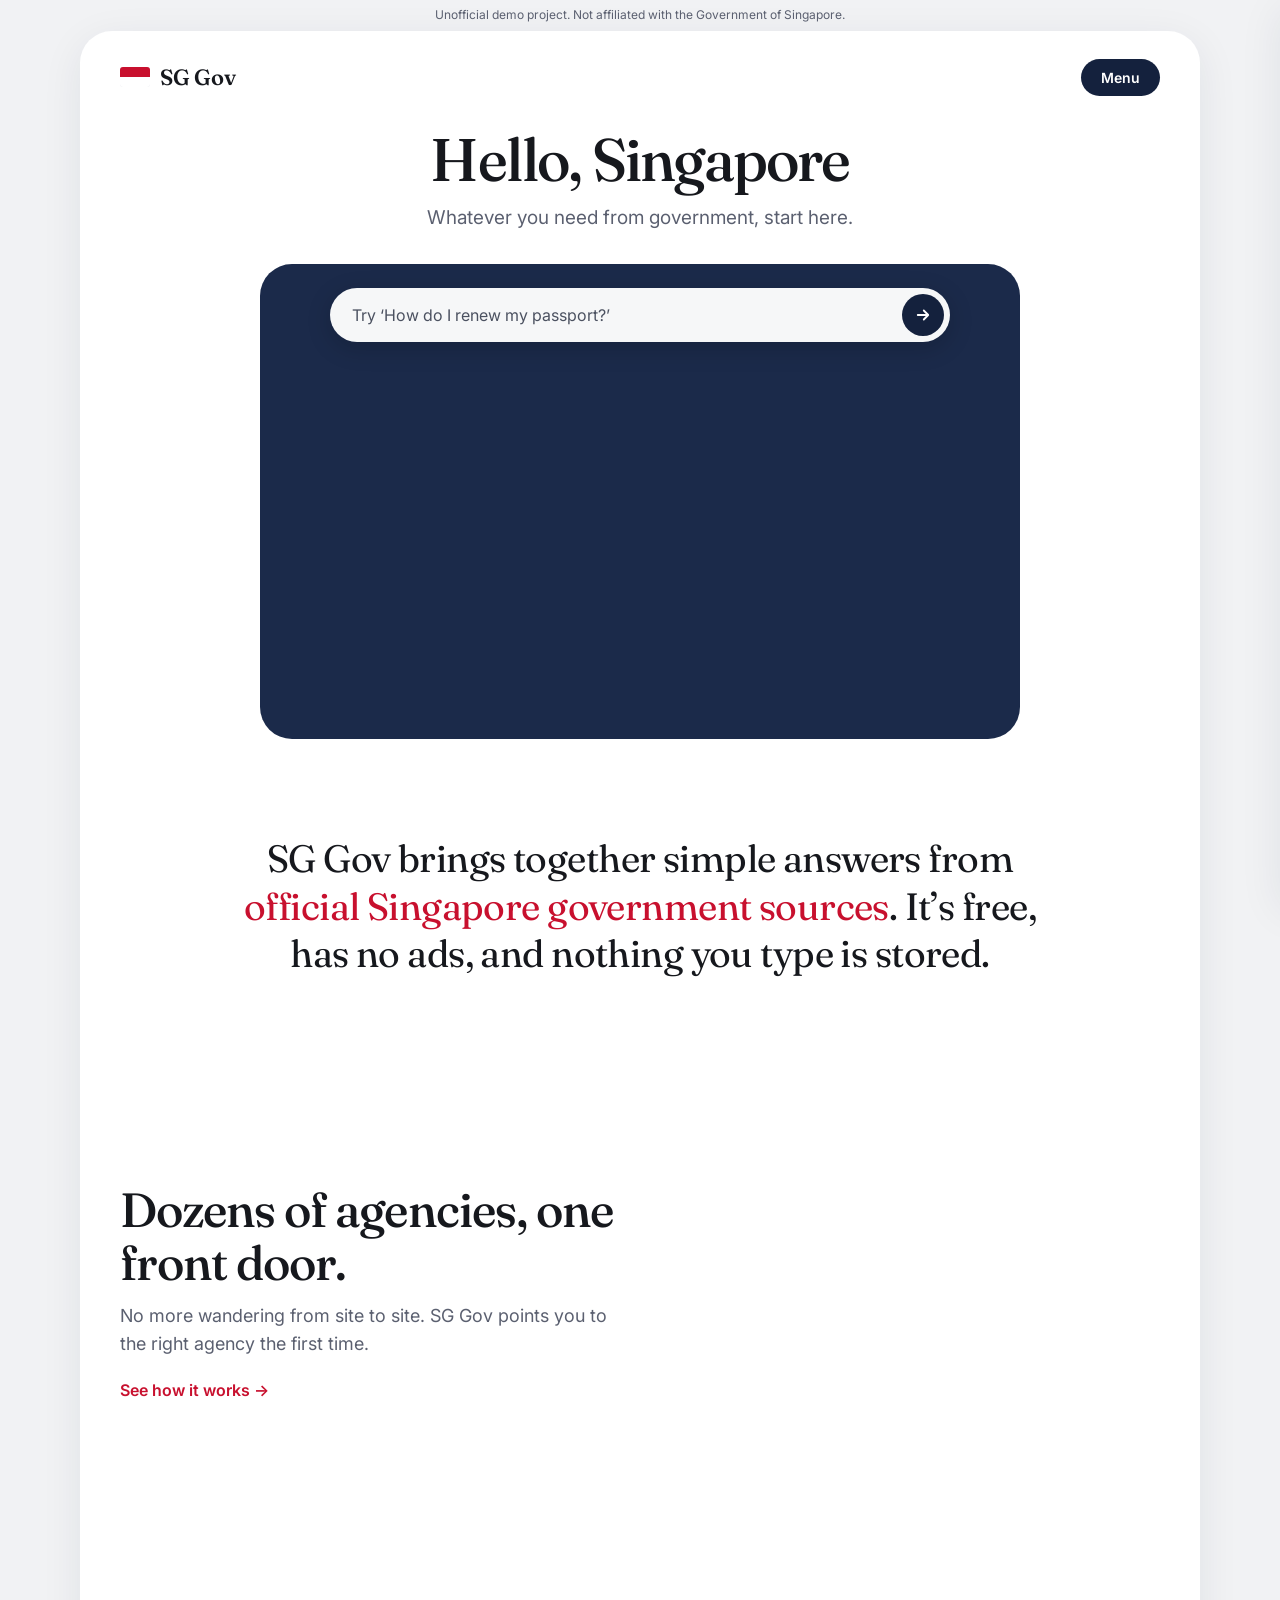
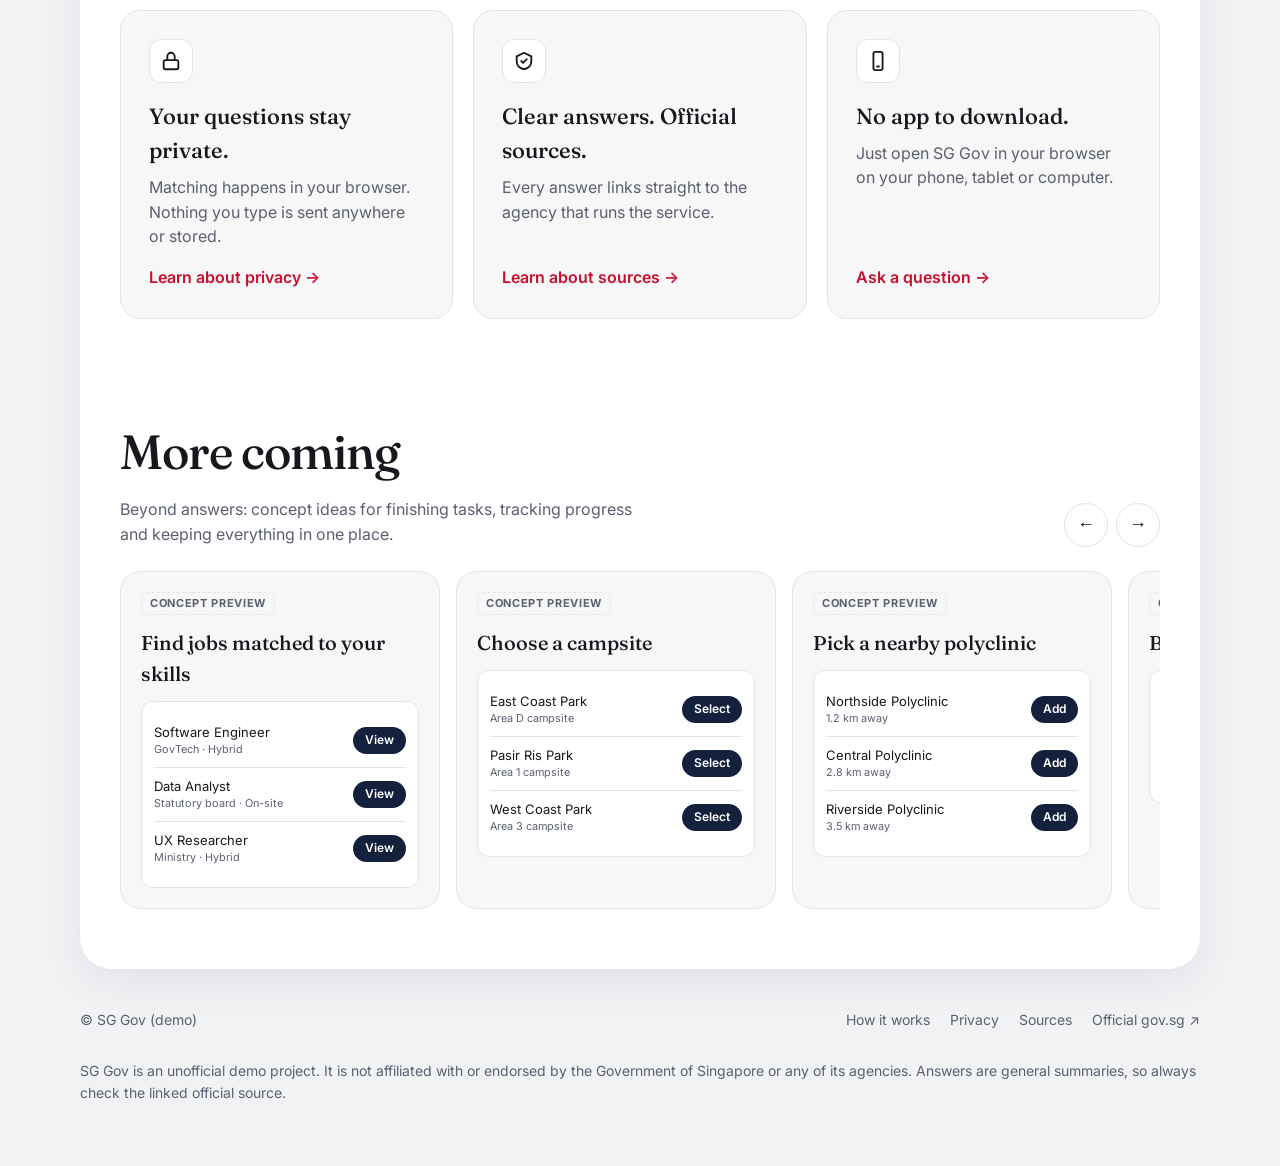
==== index.html @ 61c2613b "Add home page markup and favicon" ====
<!doctype html>
<html lang="en-SG">
<head>
  <meta charset="utf-8">
  <meta name="viewport" content="width=device-width, initial-scale=1">
  <title>SG Gov</title>
  <meta name="description" content="Unofficial demo: one front door to Singapore government services, with answers linked to official sources.">
  <link rel="icon" href="img/favicon.svg" type="image/svg+xml">
  <link rel="preconnect" href="https://fonts.googleapis.com">
  <link rel="preconnect" href="https://fonts.gstatic.com" crossorigin>
  <link href="https://fonts.googleapis.com/css2?family=Fraunces:opsz,wght@9..144,400;9..144,500;9..144,600&family=Inter:wght@400;500;600;700&display=swap" rel="stylesheet">
  <link rel="stylesheet" href="css/styles.css">
</head>
<body>
  <a class="skip-link" href="#main">Skip to content</a>
  <div class="disclaimer-strip">Unofficial demo project. Not affiliated with the Government of Singapore.</div>

  <div class="shell">
    <div class="frame">
      <header class="site-header">
        <a class="brand" href="./" aria-label="SG Gov home">
          <span class="brand-mark" aria-hidden="true"><span></span><span></span></span>
          SG Gov
        </a>
        <button class="menu-btn" type="button" aria-expanded="false" aria-controls="drawer">Menu</button>
      </header>

      <main id="main">
        <!-- Hero -->
        <section class="hero" aria-labelledby="hero-title">
          <h1 id="hero-title">Hello, Singapore</h1>
          <p class="lede">Whatever you need from government, start here.</p>

          <div class="hero-card">
            <div class="scenes" aria-hidden="true"></div>
            <form class="search" role="search" autocomplete="off">
              <label class="sr-only" for="q">Describe what you need</label>
              <input id="q" name="q" type="text" placeholder="Try ‘How do I renew my passport?’">
              <button type="submit" aria-label="Get answer">
                <svg width="18" height="18" viewBox="0 0 24 24" fill="none" stroke="currentColor" stroke-width="2.4" stroke-linecap="round" stroke-linejoin="round" aria-hidden="true"><path d="M5 12h14M13 6l6 6-6 6"/></svg>
              </button>
            </form>
            <p class="example-caption" aria-live="off"></p>
          </div>

          <div class="answer-wrap" aria-live="polite"></div>
        </section>

        <!-- Statement -->
        <p class="statement">
          SG Gov brings together simple answers from <em>official Singapore government sources</em>.
          It’s free, has no ads, and nothing you type is stored.
        </p>

        <!-- Agencies sphere -->
        <section class="agencies" aria-labelledby="agencies-title">
          <div>
            <h2 id="agencies-title">Dozens of agencies, one front door.</h2>
            <p>No more wandering from site to site. SG Gov points you to the right agency the first time.</p>
            <a class="text-link" href="how-it-works.html">See how it works →</a>
          </div>
          <div class="sphere-stage" role="img" aria-label="A rotating sphere of Singapore government agency names">
            <div class="sphere"></div>
          </div>
        </section>

        <!-- Features -->
        <section class="features" aria-label="Why SG Gov">
          <article class="feature">
            <div class="icon" aria-hidden="true">
              <svg width="22" height="22" viewBox="0 0 24 24" fill="none" stroke="currentColor" stroke-width="2" stroke-linecap="round" stroke-linejoin="round"><rect x="4" y="11" width="16" height="10" rx="2"/><path d="M8 11V7a4 4 0 0 1 8 0v4"/></svg>
            </div>
            <h3>Your questions stay private.</h3>
            <p>Matching happens in your browser. Nothing you type is sent anywhere or stored.</p>
            <a class="text-link" href="privacy.html">Learn about privacy →</a>
          </article>
          <article class="feature">
            <div class="icon" aria-hidden="true">
              <svg width="22" height="22" viewBox="0 0 24 24" fill="none" stroke="currentColor" stroke-width="2" stroke-linecap="round" stroke-linejoin="round"><path d="M9 12l2 2 4-4"/><path d="M12 3l8 4v5c0 5-3.5 8-8 9-4.5-1-8-4-8-9V7z"/></svg>
            </div>
            <h3>Clear answers. Official sources.</h3>
            <p>Every answer links straight to the agency that runs the service.</p>
            <a class="text-link" href="sources.html">Learn about sources →</a>
          </article>
          <article class="feature">
            <div class="icon" aria-hidden="true">
              <svg width="22" height="22" viewBox="0 0 24 24" fill="none" stroke="currentColor" stroke-width="2" stroke-linecap="round" stroke-linejoin="round"><rect x="7" y="2" width="10" height="20" rx="2"/><path d="M11 18h2"/></svg>
            </div>
            <h3>No app to download.</h3>
            <p>Just open SG Gov in your browser on your phone, tablet or computer.</p>
            <a class="text-link" href="#q" data-focus-search>Ask a question →</a>
          </article>
        </section>

        <!-- Coming soon -->
        <section aria-labelledby="coming-title">
          <div class="coming-head">
            <div>
              <h2 id="coming-title">More coming</h2>
              <p>Beyond answers: concept ideas for finishing tasks, tracking progress and keeping everything in one place.</p>
            </div>
            <div class="carousel-btns">
              <button type="button" data-dir="-1" aria-label="Previous previews">←</button>
              <button type="button" data-dir="1" aria-label="Next previews">→</button>
            </div>
          </div>

          <div class="carousel" tabindex="0" aria-label="Concept previews">
            <article class="preview">
              <span class="tag">Concept preview</span>
              <h3>Find jobs matched to your skills</h3>
              <div class="mock">
                <div class="mock-row"><div>Software Engineer<small>GovTech · Hybrid</small></div><span class="mock-btn">View</span></div>
                <div class="mock-row"><div>Data Analyst<small>Statutory board · On-site</small></div><span class="mock-btn">View</span></div>
                <div class="mock-row"><div>UX Researcher<small>Ministry · Hybrid</small></div><span class="mock-btn">View</span></div>
              </div>
            </article>
            <article class="preview">
              <span class="tag">Concept preview</span>
              <h3>Choose a campsite</h3>
              <div class="mock">
                <div class="mock-row"><div>East Coast Park<small>Area D campsite</small></div><span class="mock-btn">Select</span></div>
                <div class="mock-row"><div>Pasir Ris Park<small>Area 1 campsite</small></div><span class="mock-btn">Select</span></div>
                <div class="mock-row"><div>West Coast Park<small>Area 3 campsite</small></div><span class="mock-btn">Select</span></div>
              </div>
            </article>
            <article class="preview">
              <span class="tag">Concept preview</span>
              <h3>Pick a nearby polyclinic</h3>
              <div class="mock">
                <div class="mock-row"><div>Northside Polyclinic<small>1.2 km away</small></div><span class="mock-btn">Add</span></div>
                <div class="mock-row"><div>Central Polyclinic<small>2.8 km away</small></div><span class="mock-btn">Add</span></div>
                <div class="mock-row"><div>Riverside Polyclinic<small>3.5 km away</small></div><span class="mock-btn">Add</span></div>
              </div>
            </article>
            <article class="preview">
              <span class="tag">Concept preview</span>
              <h3>Browse flats</h3>
              <div class="mock">
                <div class="mock-row"><div>4-room flat<small>Sample estate · 93 sqm</small></div><span class="mock-btn">Details</span></div>
                <div class="mock-row"><div>3-room flat<small>Sample estate · 68 sqm</small></div><span class="mock-btn">Details</span></div>
              </div>
            </article>
            <article class="preview">
              <span class="tag">Concept preview</span>
              <h3>Track your passport</h3>
              <div class="mock">
                <strong>Passport application</strong>
                <div class="progress" aria-label="Step 2 of 3"><span class="done"></span><span class="done"></span><span></span></div>
                <small>Submitted · Processing · Ready to collect</small>
              </div>
            </article>
            <article class="preview">
              <span class="tag">Concept preview</span>
              <h3>Update your address everywhere</h3>
              <div class="mock">
                <div class="mock-row"><div>ICA (NRIC)</div><span>✓</span></div>
                <div class="mock-row"><div>CPF Board</div><span>✓</span></div>
                <div class="mock-row"><div>HDB</div><span>✓</span></div>
                <div class="mock-row"><div>LTA</div><span>○</span></div>
              </div>
            </article>
            <article class="preview">
              <span class="tag">Concept preview</span>
              <h3>Log in once</h3>
              <div class="mock" style="text-align:center;padding:28px 12px">
                <span class="mock-btn" style="font-size:14px;padding:8px 22px">Log in</span>
              </div>
            </article>
          </div>
        </section>
      </main>
    </div>

    <footer class="site-footer">
      <span>© <span data-year></span> SG Gov (demo)</span>
      <nav aria-label="Footer">
        <a href="how-it-works.html">How it works</a>
        <a href="privacy.html">Privacy</a>
        <a href="sources.html">Sources</a>
        <a href="https://www.gov.sg/" rel="noopener">Official gov.sg ↗</a>
      </nav>
      <p class="disclaimer">SG Gov is an unofficial demo project. It is not affiliated with or endorsed by the Government of Singapore or any of its agencies. Answers are general summaries, so always check the linked official source.</p>
    </footer>
  </div>

  <div class="drawer-backdrop" data-close-menu></div>
  <nav class="drawer" id="drawer" aria-label="Site menu" inert>
    <div class="drawer-head">
      <strong>Menu</strong>
      <button class="close-btn" type="button" data-close-menu>Close</button>
    </div>
    <a href="./">Home</a>
    <a href="how-it-works.html">How it works</a>
    <a href="privacy.html">Privacy</a>
    <a href="sources.html">Sources</a>
  </nav>

  <script src="js/answers.js"></script>
  <script src="js/main.js"></script>
</body>
</html>
---- css/styles.css ----
:root {
  --bg: #f1f2f4;
  --surface: #ffffff;
  --surface-2: #f7f7f8;
  --text: #16181d;
  --muted: #5b6070;
  --border: #e2e4e8;
  --accent: #c8102e;
  --accent-ink: #ffffff;
  --navy: #14213d;
  --navy-ink: #ffffff;
  --shadow: 0 10px 40px rgba(20, 33, 61, 0.08);
  --radius-lg: 32px;
  --radius-md: 20px;
  --radius-sm: 12px;
  --font-display: "Fraunces", Georgia, "Times New Roman", serif;
  --font-body: "Inter", system-ui, -apple-system, "Segoe UI", sans-serif;
  --gutter: 16px;
  --maxw: 1120px;
}

@media (prefers-color-scheme: dark) {
  :root:not([data-theme="light"]) {
    --bg: #0e1015;
    --surface: #171a21;
    --surface-2: #1e222b;
    --text: #eef0f4;
    --muted: #a3a9b8;
    --border: #2a2f3a;
    --accent: #ff4d63;
    --navy: #e8ecf5;
    --navy-ink: #0e1015;
    --shadow: 0 10px 40px rgba(0, 0, 0, 0.4);
  }
}
:root[data-theme="dark"] {
  --bg: #0e1015;
  --surface: #171a21;
  --surface-2: #1e222b;
  --text: #eef0f4;
  --muted: #a3a9b8;
  --border: #2a2f3a;
  --accent: #ff4d63;
  --navy: #e8ecf5;
  --navy-ink: #0e1015;
  --shadow: 0 10px 40px rgba(0, 0, 0, 0.4);
}

*, *::before, *::after { box-sizing: border-box; }

html { -webkit-text-size-adjust: 100%; }

body {
  margin: 0;
  background: var(--bg);
  color: var(--text);
  font-family: var(--font-body);
  font-size: 16px;
  line-height: 1.55;
  overflow-x: hidden;
}

a { color: inherit; }
img { max-width: 100%; display: block; }

.sr-only {
  position: absolute; width: 1px; height: 1px; padding: 0; margin: -1px;
  overflow: hidden; clip: rect(0 0 0 0); white-space: nowrap; border: 0;
}

.skip-link {
  position: absolute; left: 8px; top: -48px; padding: 8px 12px;
  background: var(--navy); color: var(--navy-ink); border-radius: 8px; z-index: 100;
}
.skip-link:focus { top: 8px; }

:focus-visible { outline: 3px solid var(--accent); outline-offset: 2px; }

/* ---------- Disclaimer strip ---------- */
.disclaimer-strip {
  text-align: center;
  font-size: 12px;
  color: var(--muted);
  padding: 6px var(--gutter);
}

/* ---------- Shell ---------- */
.shell {
  max-width: calc(var(--maxw) + 2 * var(--gutter));
  margin: 0 auto;
  padding: 0 var(--gutter);
}

.frame {
  background: var(--surface);
  border-radius: var(--radius-lg);
  box-shadow: var(--shadow);
  padding: 20px clamp(16px, 4vw, 40px) 48px;
}

/* ---------- Header ---------- */
.site-header {
  display: flex; align-items: center; justify-content: space-between;
  padding: 8px 0 24px;
}
.brand {
  display: inline-flex; align-items: center; gap: 10px;
  text-decoration: none; font-family: var(--font-display);
  font-size: 22px; font-weight: 600; letter-spacing: -0.01em;
}
.brand-mark {
  width: 30px; height: 20px; border-radius: 3px; overflow: hidden;
  display: grid; grid-template-rows: 1fr 1fr;
  box-shadow: inset 0 0 0 1px var(--border);
}
.brand-mark span:first-child { background: #c8102e; }
.brand-mark span:last-child { background: #ffffff; }

.menu-btn {
  font: 600 14px var(--font-body);
  background: var(--navy); color: var(--navy-ink);
  border: 0; border-radius: 999px; padding: 10px 20px; cursor: pointer;
}

/* ---------- Drawer ---------- */
.drawer-backdrop {
  position: fixed; inset: 0; background: rgba(10, 12, 20, 0.45);
  opacity: 0; pointer-events: none; transition: opacity .2s; z-index: 40;
}
.drawer {
  position: fixed; top: 0; right: 0; height: 100%; width: min(360px, 88vw);
  background: var(--surface); color: var(--text);
  transform: translateX(100%); transition: transform .25s ease;
  z-index: 50; padding: 24px; display: flex; flex-direction: column; gap: 8px;
  box-shadow: var(--shadow);
}
.drawer-head { display: flex; justify-content: space-between; align-items: center; margin-bottom: 16px; }
.drawer a {
  text-decoration: none; font-size: 20px; font-family: var(--font-display);
  padding: 10px 0; border-bottom: 1px solid var(--border);
}
.drawer .close-btn {
  background: none; border: 1px solid var(--border); color: var(--text);
  border-radius: 999px; padding: 6px 14px; cursor: pointer; font: 500 14px var(--font-body);
}
body.menu-open .drawer { transform: translateX(0); }
body.menu-open .drawer-backdrop { opacity: 1; pointer-events: auto; }

/* ---------- Hero ---------- */
.hero { text-align: center; }
.hero h1 {
  font-family: var(--font-display); font-weight: 500;
  font-size: clamp(36px, 6vw, 60px); letter-spacing: -0.03em; line-height: 1.05;
  margin: 8px 0 12px;
}
.hero .lede { color: var(--muted); font-size: clamp(16px, 2vw, 19px); margin: 0 0 32px; }

.hero-card {
  position: relative; max-width: 760px; margin: 0 auto;
  border-radius: var(--radius-lg); overflow: hidden;
  aspect-ratio: 16 / 10; min-height: 340px;
  background: #1b2a4a;
}
.scene {
  position: absolute; inset: 0; opacity: 0; transition: opacity .9s ease;
  display: flex; align-items: flex-end; justify-content: center;
}
.scene.active { opacity: 1; }
.scene svg { width: 100%; height: 100%; }

.search {
  position: absolute; top: 24px; left: 50%; transform: translateX(-50%);
  width: calc(100% - 48px); max-width: 620px;
  display: flex; align-items: center; gap: 8px;
  background: rgba(255, 255, 255, 0.96); color: #16181d;
  border-radius: 999px; padding: 6px 6px 6px 22px;
  box-shadow: 0 6px 24px rgba(0, 0, 0, 0.18);
  z-index: 2;
}
.search input {
  flex: 1; min-width: 0; border: 0; background: transparent; outline: none;
  font: 400 16px var(--font-body); color: #16181d; padding: 10px 0;
}
.search input::placeholder { color: #4b5160; }
.search button {
  flex: none; width: 42px; height: 42px; border-radius: 50%; border: 0;
  background: #14213d; color: #fff; cursor: pointer;
  display: grid; place-items: center;
}

.example-caption { position: absolute; left: 0; right: 0; bottom: 14px; color: rgba(255,255,255,.85); font-size: 13px; z-index: 2; }

/* ---------- Answer panel ---------- */
.answer-wrap { max-width: 760px; margin: 24px auto 0; text-align: left; }
.answer-card {
  background: var(--surface-2); border: 1px solid var(--border);
  border-radius: var(--radius-md); padding: 24px;
}
.answer-card h2 { font-family: var(--font-display); font-weight: 500; font-size: 26px; margin: 0 0 8px; }
.answer-card ol { padding-left: 20px; margin: 12px 0; }
.answer-card li { margin: 4px 0; }
.answer-source {
  display: inline-flex; align-items: center; gap: 6px; margin-top: 8px;
  font-weight: 600; color: var(--accent); text-decoration: none;
}
.answer-source:hover { text-decoration: underline; }
.answer-note { font-size: 13px; color: var(--muted); margin-top: 12px; }
.chips { display: flex; flex-wrap: wrap; gap: 8px; margin-top: 16px; }
.chip {
  border: 1px solid var(--border); background: var(--surface); color: var(--text);
  border-radius: 999px; padding: 6px 14px; font: 500 14px var(--font-body); cursor: pointer;
}
.chip:hover { border-color: var(--accent); }

/* ---------- Statement ---------- */
.statement {
  max-width: 820px; margin: 96px auto; text-align: center;
  font-family: var(--font-display); font-weight: 400;
  font-size: clamp(24px, 3.6vw, 38px); line-height: 1.25; letter-spacing: -0.015em;
}
.statement em { font-style: normal; color: var(--accent); }

/* ---------- Sphere ---------- */
.agencies {
  display: grid; grid-template-columns: 1fr 1fr; gap: 40px; align-items: center;
  margin: 0 0 96px;
}
.agencies h2 {
  font-family: var(--font-display); font-weight: 500; font-size: clamp(30px, 4.5vw, 48px);
  letter-spacing: -0.02em; line-height: 1.1; margin: 0 0 12px;
}
.agencies p { color: var(--muted); font-size: 18px; margin: 0 0 20px; }
.text-link { font-weight: 600; color: var(--accent); text-decoration: none; }
.text-link:hover { text-decoration: underline; }

.sphere-stage {
  position: relative; aspect-ratio: 1; max-width: 440px; width: 100%; margin: 0 auto;
  perspective: 900px;
}
.sphere {
  position: absolute; inset: 0; transform-style: preserve-3d;
  animation: spin 40s linear infinite;
}
.sphere .tile {
  position: absolute; left: 50%; top: 50%;
  padding: 4px 10px; border-radius: 8px; white-space: nowrap;
  background: var(--surface-2); border: 1px solid var(--border);
  font-size: 11px; font-weight: 600; color: var(--text);
  backface-visibility: hidden;
}
@keyframes spin { from { transform: rotateY(0) rotateX(-12deg); } to { transform: rotateY(360deg) rotateX(-12deg); } }

/* ---------- Features ---------- */
.features { display: grid; grid-template-columns: repeat(3, 1fr); gap: 20px; margin-bottom: 96px; }
.feature {
  background: var(--surface-2); border: 1px solid var(--border);
  border-radius: var(--radius-md); padding: 28px;
  display: flex; flex-direction: column; gap: 8px;
}
.feature .icon {
  width: 44px; height: 44px; border-radius: 12px; display: grid; place-items: center;
  background: var(--surface); border: 1px solid var(--border); margin-bottom: 8px;
}
.feature h3 { font-family: var(--font-display); font-weight: 500; font-size: 22px; margin: 0; }
.feature p { color: var(--muted); margin: 0 0 8px; flex: 1; }

/* ---------- Coming soon ---------- */
.coming-head { display: flex; justify-content: space-between; align-items: end; gap: 16px; margin-bottom: 24px; flex-wrap: wrap; }
.coming-head h2 {
  font-family: var(--font-display); font-weight: 500; font-size: clamp(30px, 4.5vw, 48px);
  letter-spacing: -0.02em; margin: 0;
}
.coming-head p { color: var(--muted); margin: 8px 0 0; max-width: 520px; }
.carousel-btns { display: flex; gap: 8px; }
.carousel-btns button {
  width: 44px; height: 44px; border-radius: 50%; border: 1px solid var(--border);
  background: var(--surface); color: var(--text); cursor: pointer; font-size: 18px;
}
.carousel {
  display: flex; gap: 16px; overflow-x: auto; scroll-snap-type: x mandatory;
  padding-bottom: 12px; scrollbar-width: thin;
}
.preview {
  flex: 0 0 min(320px, 82%); scroll-snap-align: start;
  background: var(--surface-2); border: 1px solid var(--border);
  border-radius: var(--radius-md); padding: 20px; display: flex; flex-direction: column; gap: 12px;
}
.preview .tag {
  align-self: flex-start; font-size: 11px; font-weight: 700; text-transform: uppercase; letter-spacing: .06em;
  color: var(--muted); border: 1px dashed var(--border); border-radius: 6px; padding: 2px 8px;
}
.preview h3 { font-family: var(--font-display); font-weight: 500; font-size: 20px; margin: 0; }
.mock { background: var(--surface); border: 1px solid var(--border); border-radius: var(--radius-sm); padding: 12px; font-size: 13px; }
.mock-row { display: flex; justify-content: space-between; align-items: center; gap: 8px; padding: 8px 0; border-bottom: 1px solid var(--border); }
.mock-row:last-child { border-bottom: 0; }
.mock-row small { color: var(--muted); display: block; }
.mock-btn {
  background: var(--navy); color: var(--navy-ink); border-radius: 999px;
  padding: 4px 12px; font-size: 12px; font-weight: 600; white-space: nowrap;
}
.progress { display: flex; gap: 6px; margin: 8px 0; }
.progress span { flex: 1; height: 6px; border-radius: 3px; background: var(--border); }
.progress span.done { background: var(--accent); }

/* ---------- Footer ---------- */
.site-footer {
  padding: 40px 0 48px; color: var(--muted); font-size: 14px;
  display: flex; flex-wrap: wrap; justify-content: space-between; gap: 16px;
}
.site-footer nav { display: flex; flex-wrap: wrap; gap: 20px; }
.site-footer a { text-decoration: none; }
.site-footer a:hover { color: var(--text); text-decoration: underline; }
.site-footer .disclaimer { flex-basis: 100%; }

/* ---------- Subpages ---------- */
.page { max-width: 760px; margin: 0 auto; padding: 16px 0 24px; }
.page h1 {
  font-family: var(--font-display); font-weight: 500; font-size: clamp(34px, 5vw, 52px);
  letter-spacing: -0.02em; line-height: 1.1; margin: 0 0 16px;
}
.page h2 { font-family: var(--font-display); font-weight: 500; font-size: 26px; margin: 40px 0 8px; }
.page p, .page li { color: var(--muted); font-size: 17px; }
.page .lede { font-size: 20px; color: var(--text); }
.steps { counter-reset: s; list-style: none; padding: 0; display: grid; gap: 16px; }
.steps li {
  counter-increment: s; background: var(--surface-2); border: 1px solid var(--border);
  border-radius: var(--radius-md); padding: 20px 20px 20px 64px; position: relative;
}
.steps li::before {
  content: counter(s); position: absolute; left: 20px; top: 20px;
  width: 30px; height: 30px; border-radius: 50%; display: grid; place-items: center;
  background: var(--navy); color: var(--navy-ink); font-weight: 700; font-size: 14px;
}
.steps strong { color: var(--text); display: block; margin-bottom: 4px; }
.source-table { width: 100%; border-collapse: collapse; margin-top: 16px; font-size: 15px; }
.source-table th, .source-table td { text-align: left; padding: 12px 8px; border-bottom: 1px solid var(--border); vertical-align: top; }
.source-table th { color: var(--text); font-weight: 600; }
.source-table td { color: var(--muted); }
.source-table a { color: var(--accent); word-break: break-word; }
.table-wrap { overflow-x: auto; }

/* ---------- Responsive ---------- */
@media (max-width: 860px) {
  .agencies { grid-template-columns: 1fr; text-align: center; }
  .features { grid-template-columns: 1fr; }
}
@media (max-width: 520px) {
  .hero-card { aspect-ratio: auto; min-height: 380px; }
  .search { top: 16px; width: calc(100% - 24px); padding-left: 16px; }
  .search input { font-size: 15px; }
  .statement { margin: 64px auto; }
}

@media (prefers-reduced-motion: reduce) {
  .sphere { animation: none; transform: rotateX(-12deg) rotateY(20deg); }
  .scene, .drawer, .drawer-backdrop { transition: none; }
}
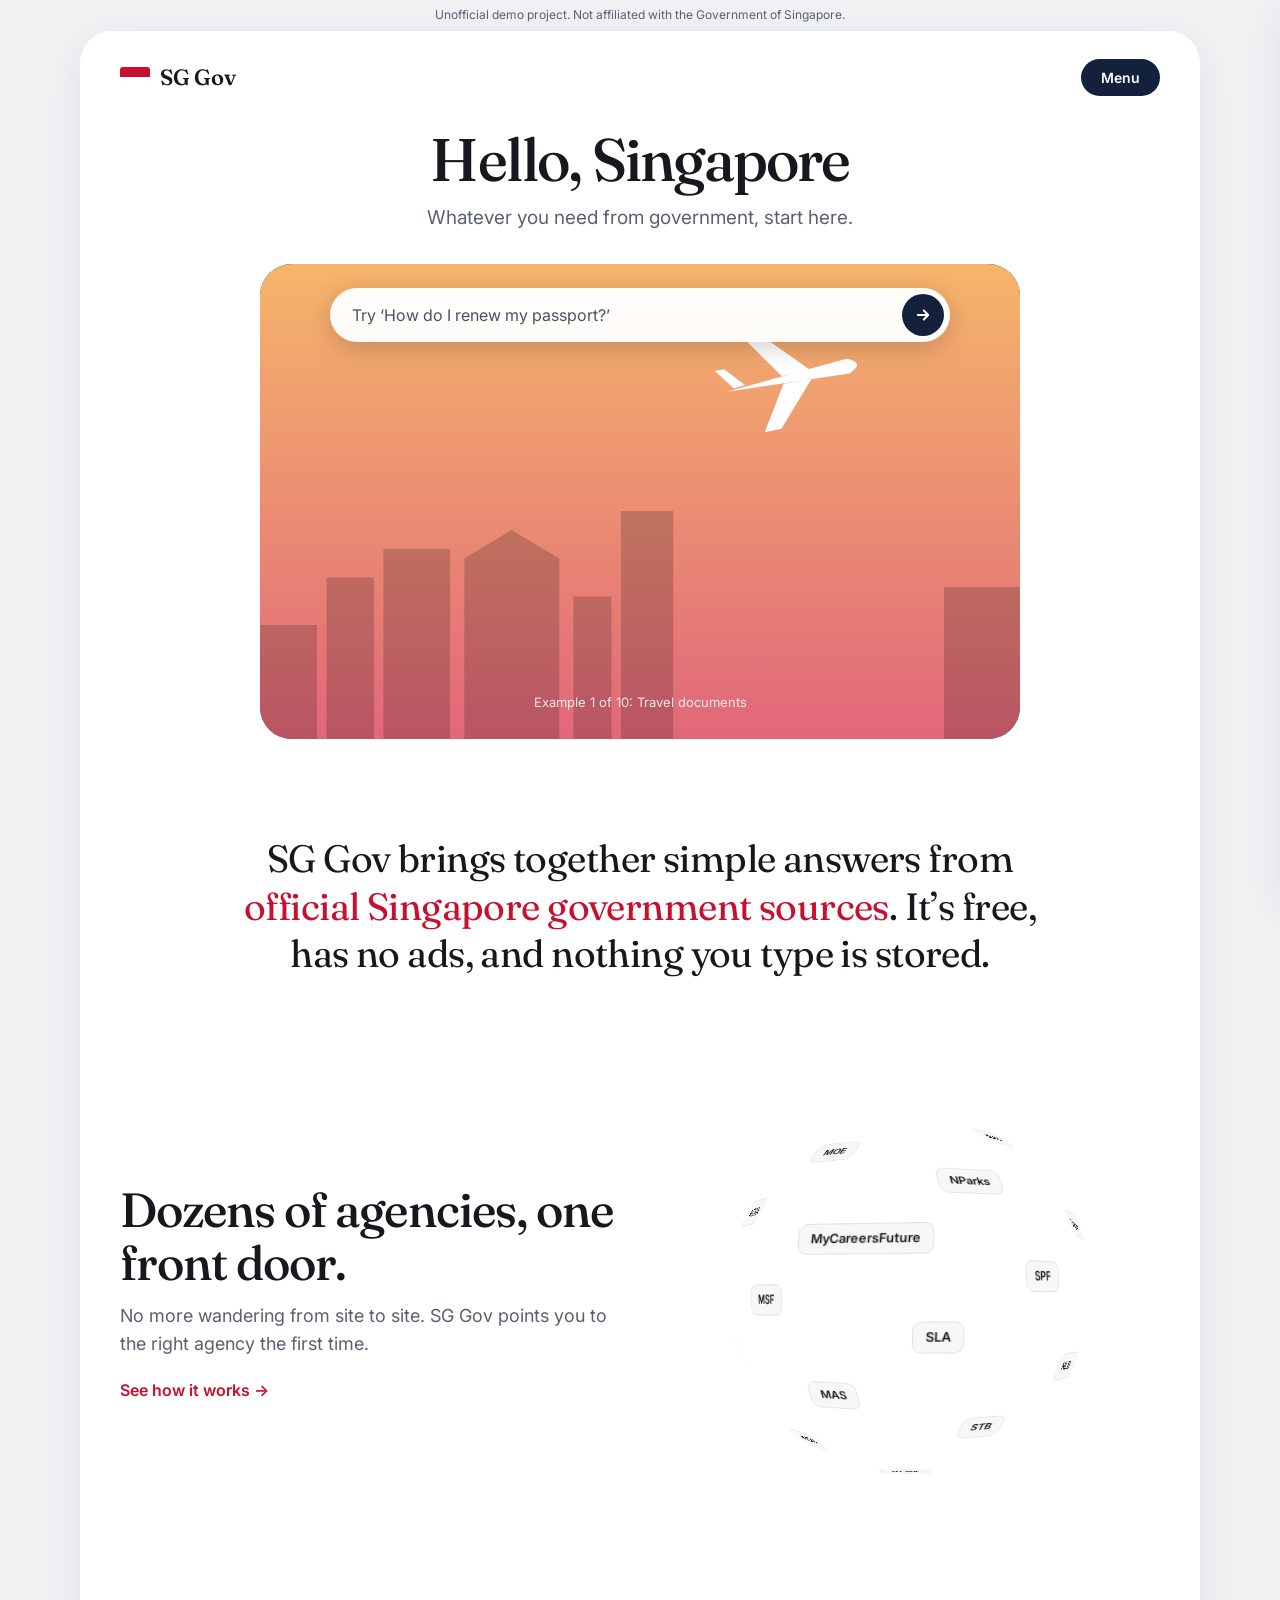
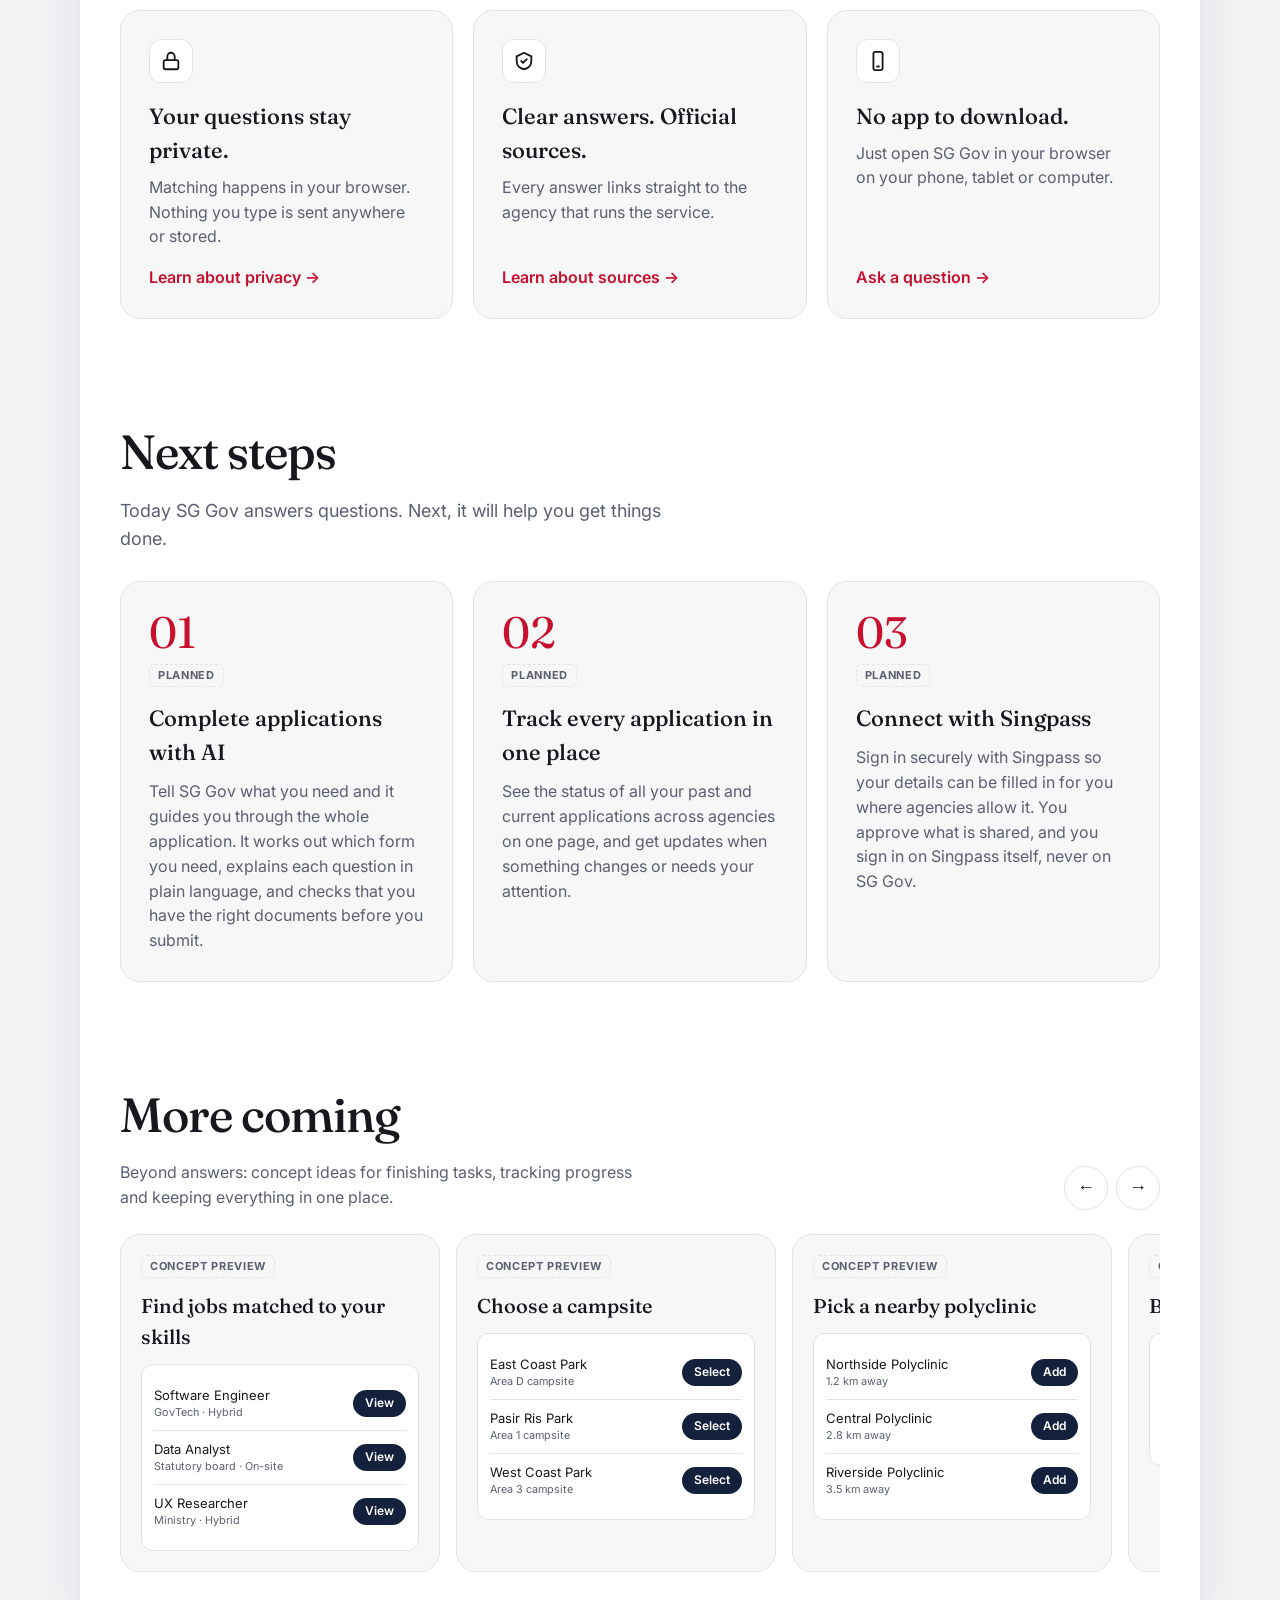
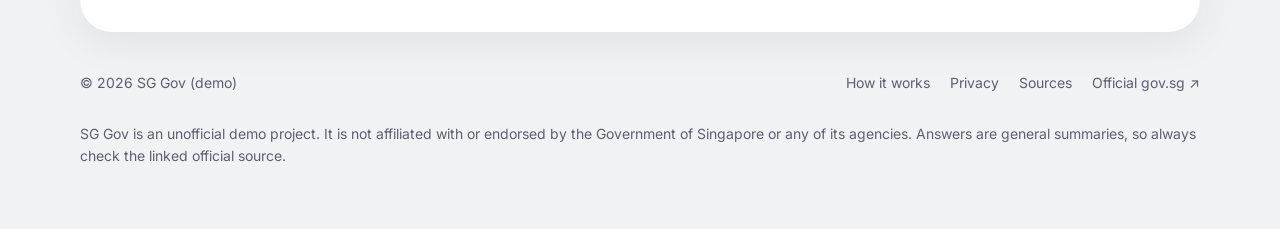
==== commit f012163d: "Add Next steps section: AI-assisted applications, application tracking, Singpass" ====
--- a/index.html
+++ b/index.html
@@ -92,6 +92,32 @@
           </article>
         </section>
 
+        <!-- Next steps -->
+        <section class="next-steps" aria-labelledby="next-title">
+          <h2 id="next-title">Next steps</h2>
+          <p class="next-lede">Today SG Gov answers questions. Next, it will help you get things done.</p>
+          <ol class="next-list">
+            <li class="next-card">
+              <span class="next-num" aria-hidden="true">01</span>
+              <span class="tag">Planned</span>
+              <h3>Complete applications with AI</h3>
+              <p>Tell SG Gov what you need and it guides you through the whole application. It works out which form you need, explains each question in plain language, and checks that you have the right documents before you submit.</p>
+            </li>
+            <li class="next-card">
+              <span class="next-num" aria-hidden="true">02</span>
+              <span class="tag">Planned</span>
+              <h3>Track every application in one place</h3>
+              <p>See the status of all your past and current applications across agencies on one page, and get updates when something changes or needs your attention.</p>
+            </li>
+            <li class="next-card">
+              <span class="next-num" aria-hidden="true">03</span>
+              <span class="tag">Planned</span>
+              <h3>Connect with Singpass</h3>
+              <p>Sign in securely with Singpass so your details can be filled in for you where agencies allow it. You approve what is shared, and you sign in on Singpass itself, never on SG Gov.</p>
+            </li>
+          </ol>
+        </section>
+
         <!-- Coming soon -->
         <section aria-labelledby="coming-title">
           <div class="coming-head">
--- a/css/styles.css
+++ b/css/styles.css
@@ -264,6 +264,31 @@
 .feature h3 { font-family: var(--font-display); font-weight: 500; font-size: 22px; margin: 0; }
 .feature p { color: var(--muted); margin: 0 0 8px; flex: 1; }
 
+/* ---------- Next steps ---------- */
+.next-steps { margin-bottom: 96px; }
+.next-steps h2 {
+  font-family: var(--font-display); font-weight: 500; font-size: clamp(30px, 4.5vw, 48px);
+  letter-spacing: -0.02em; margin: 0;
+}
+.next-lede { color: var(--muted); font-size: 18px; margin: 8px 0 28px; max-width: 560px; }
+.next-list {
+  list-style: none; padding: 0; margin: 0;
+  display: grid; grid-template-columns: repeat(3, 1fr); gap: 20px;
+}
+.next-card {
+  position: relative; background: var(--surface-2); border: 1px solid var(--border);
+  border-radius: var(--radius-md); padding: 28px; display: flex; flex-direction: column; gap: 10px;
+}
+.next-num {
+  font-family: var(--font-display); font-size: 44px; line-height: 1; color: var(--accent);
+}
+.next-card .tag {
+  align-self: flex-start; font-size: 11px; font-weight: 700; text-transform: uppercase; letter-spacing: .06em;
+  color: var(--muted); border: 1px dashed var(--border); border-radius: 6px; padding: 2px 8px;
+}
+.next-card h3 { font-family: var(--font-display); font-weight: 500; font-size: 22px; margin: 4px 0 0; }
+.next-card p { color: var(--muted); margin: 0; }
+
 /* ---------- Coming soon ---------- */
 .coming-head { display: flex; justify-content: space-between; align-items: end; gap: 16px; margin-bottom: 24px; flex-wrap: wrap; }
 .coming-head h2 {
@@ -343,6 +368,7 @@
 @media (max-width: 860px) {
   .agencies { grid-template-columns: 1fr; text-align: center; }
   .features { grid-template-columns: 1fr; }
+  .next-list { grid-template-columns: 1fr; }
 }
 @media (max-width: 520px) {
   .hero-card { aspect-ratio: auto; min-height: 380px; }
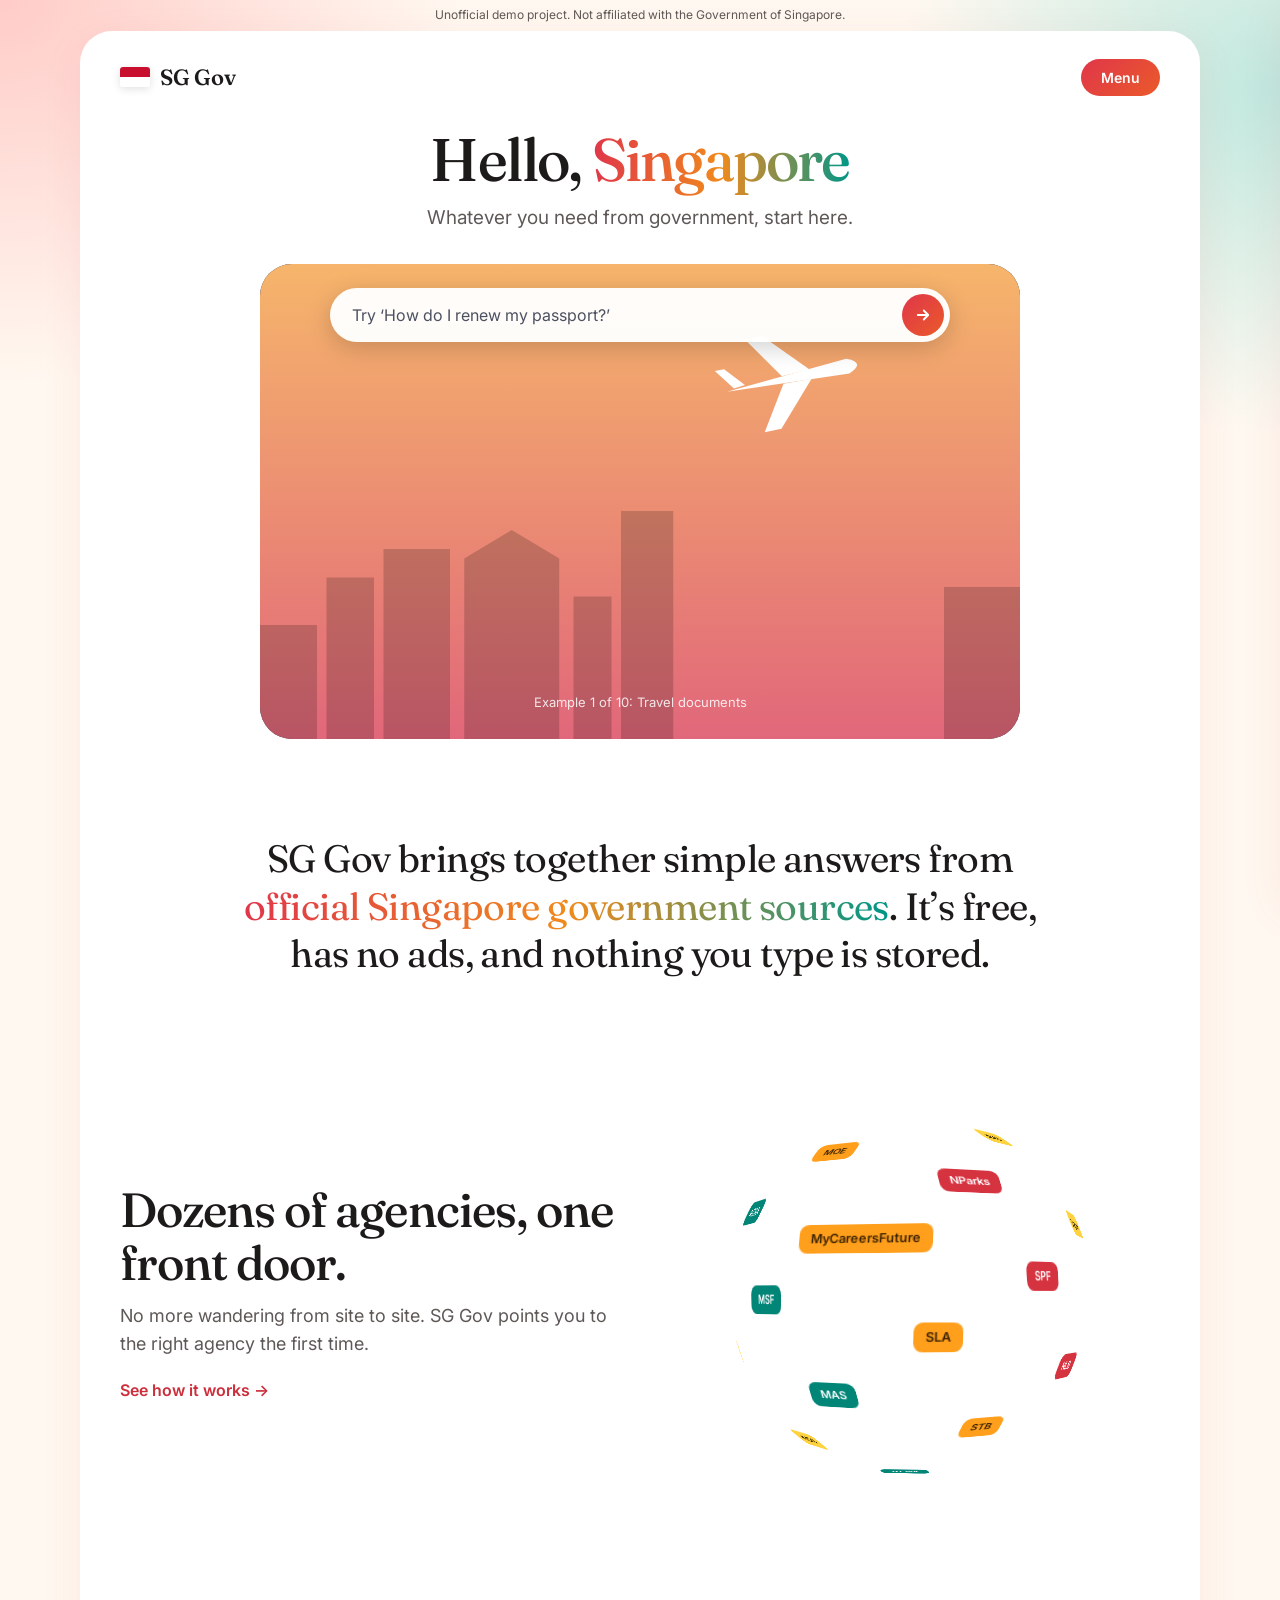
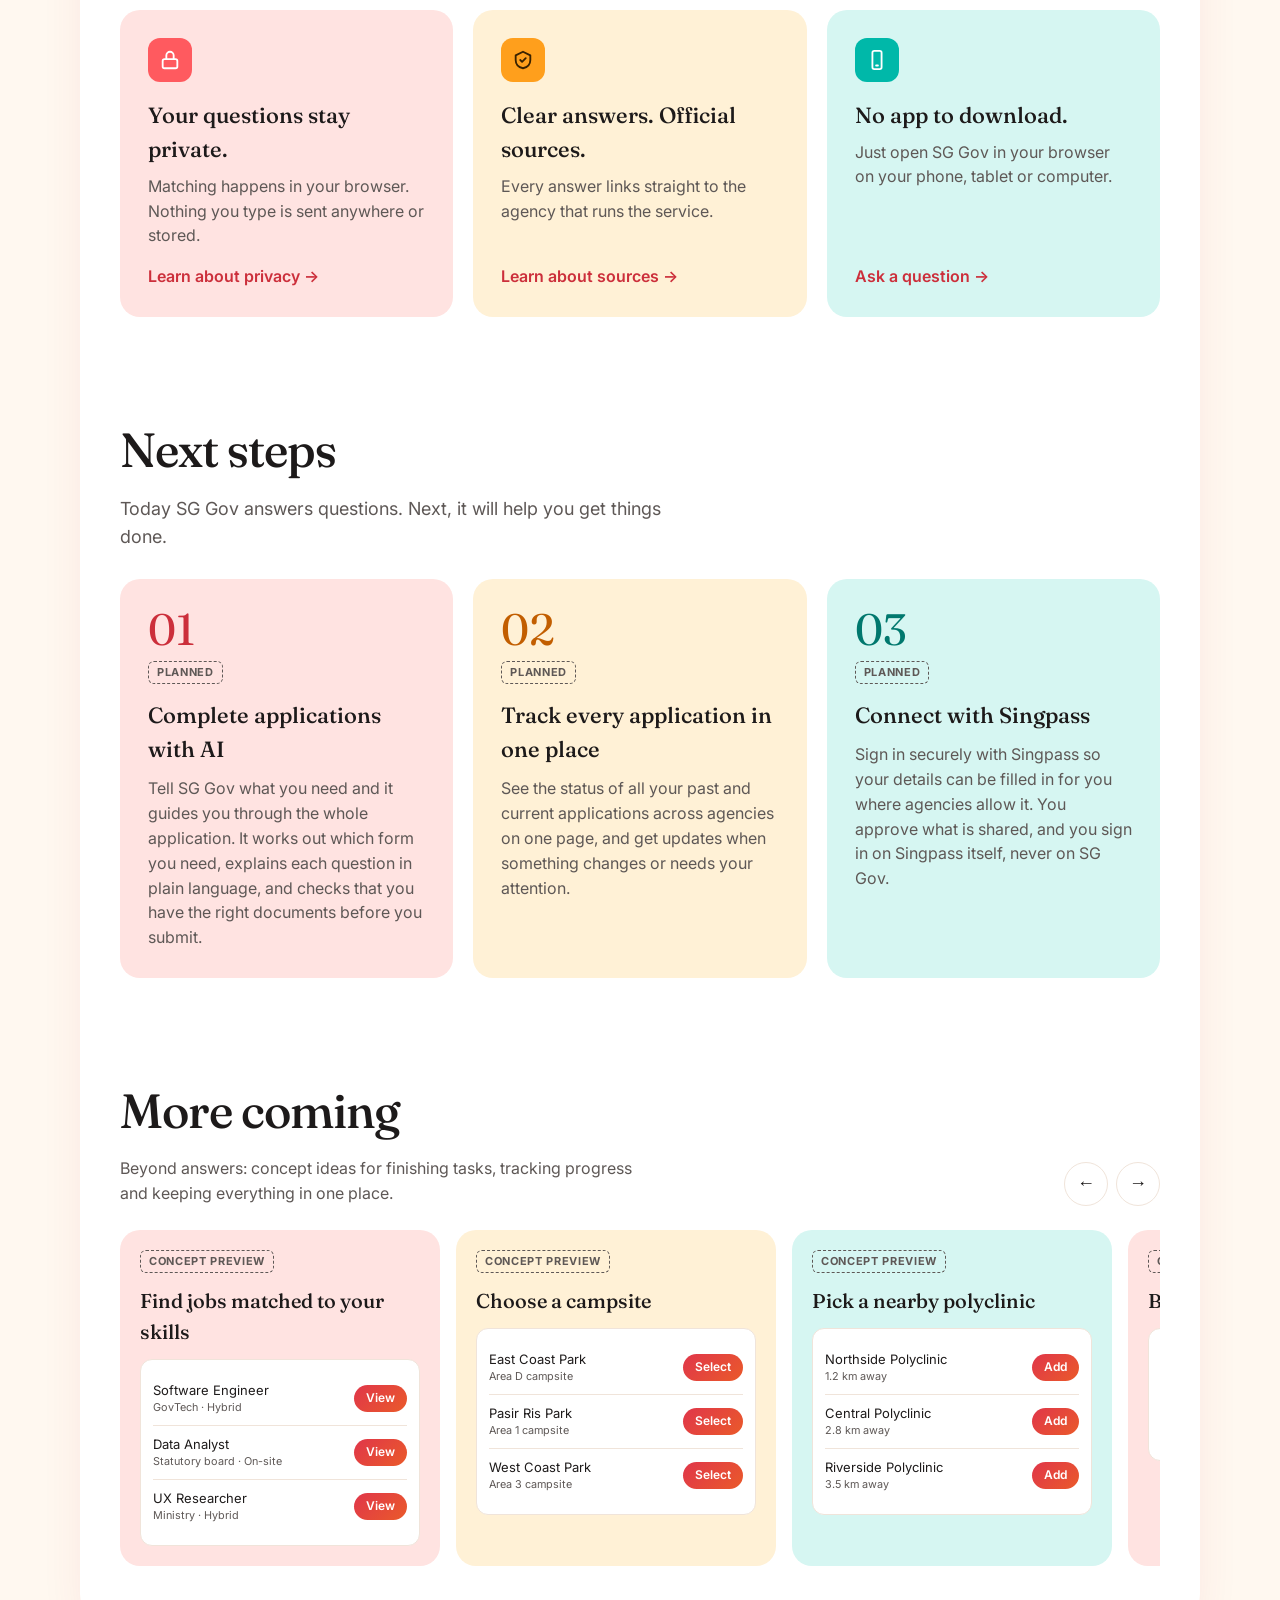
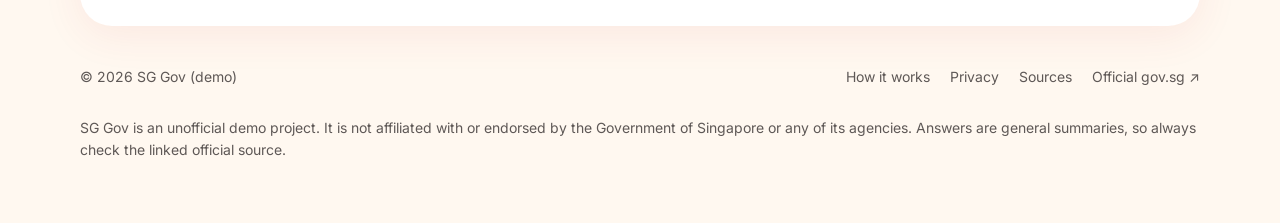
==== commit 380ba3a6: "Apply Tropical colour theme (coral, orange, teal, sunshine) with text-safe shades" ====
--- a/index.html
+++ b/index.html
@@ -28,7 +28,7 @@
       <main id="main">
         <!-- Hero -->
         <section class="hero" aria-labelledby="hero-title">
-          <h1 id="hero-title">Hello, Singapore</h1>
+          <h1 id="hero-title">Hello, <span class="grad">Singapore</span></h1>
           <p class="lede">Whatever you need from government, start here.</p>
 
           <div class="hero-card">
--- a/css/styles.css
+++ b/css/styles.css
@@ -1,15 +1,31 @@
+/* Theme: Tropical — coral, orange, teal, sunshine.
+   Bright --c-* colours are for fills; --accent / --accent-2 are deeper, text-safe shades. */
 :root {
-  --bg: #f1f2f4;
+  --c-coral: #ff5a5f;
+  --c-orange: #ff9f1c;
+  --c-teal: #00b8a9;
+  --c-sun: #ffd23f;
+  --t-coral: #ffe3e1;
+  --t-orange: #fff1d6;
+  --t-teal: #d6f6f2;
+  --grad: linear-gradient(135deg, #e0364a, #ea5a2a);
+  --grad-text: linear-gradient(90deg, #e0364a, #f08a1c 50%, #009688);
+  --blob1: rgba(255, 90, 95, 0.28);
+  --blob2: rgba(0, 184, 169, 0.25);
+  --blob3: rgba(255, 210, 63, 0.30);
+
+  --bg: #fff8f0;
   --surface: #ffffff;
-  --surface-2: #f7f7f8;
-  --text: #16181d;
-  --muted: #5b6070;
-  --border: #e2e4e8;
-  --accent: #c8102e;
+  --surface-2: #fdf6ef;
+  --text: #1d1a1a;
+  --muted: #5e5856;
+  --border: #f0e4da;
+  --accent: #cc2f3b;
+  --accent-2: #00786e;
   --accent-ink: #ffffff;
-  --navy: #14213d;
+  --navy: #cc2f3b;
   --navy-ink: #ffffff;
-  --shadow: 0 10px 40px rgba(20, 33, 61, 0.08);
+  --shadow: 0 10px 40px rgba(204, 47, 59, 0.08);
   --radius-lg: 32px;
   --radius-md: 20px;
   --radius-sm: 12px;
@@ -21,28 +37,44 @@
 
 @media (prefers-color-scheme: dark) {
   :root:not([data-theme="light"]) {
-    --bg: #0e1015;
-    --surface: #171a21;
-    --surface-2: #1e222b;
-    --text: #eef0f4;
-    --muted: #a3a9b8;
-    --border: #2a2f3a;
-    --accent: #ff4d63;
-    --navy: #e8ecf5;
-    --navy-ink: #0e1015;
+    --t-coral: #3a1d22;
+    --t-orange: #3a2a14;
+    --t-teal: #10332f;
+    --grad-text: linear-gradient(90deg, #ff6b70, #ffb347 50%, #2dd4c4);
+    --blob1: rgba(255, 90, 95, 0.22);
+    --blob2: rgba(0, 184, 169, 0.20);
+    --blob3: rgba(255, 159, 28, 0.18);
+    --bg: #120d10;
+    --surface: #1b1518;
+    --surface-2: #231b1f;
+    --text: #f6eeea;
+    --muted: #b6aaa6;
+    --border: #36292d;
+    --accent: #ff6b70;
+    --accent-2: #2dd4c4;
+    --navy: #ff6b70;
+    --navy-ink: #1b1518;
     --shadow: 0 10px 40px rgba(0, 0, 0, 0.4);
   }
 }
 :root[data-theme="dark"] {
-  --bg: #0e1015;
-  --surface: #171a21;
-  --surface-2: #1e222b;
-  --text: #eef0f4;
-  --muted: #a3a9b8;
-  --border: #2a2f3a;
-  --accent: #ff4d63;
-  --navy: #e8ecf5;
-  --navy-ink: #0e1015;
+  --t-coral: #3a1d22;
+  --t-orange: #3a2a14;
+  --t-teal: #10332f;
+  --grad-text: linear-gradient(90deg, #ff6b70, #ffb347 50%, #2dd4c4);
+  --blob1: rgba(255, 90, 95, 0.22);
+  --blob2: rgba(0, 184, 169, 0.20);
+  --blob3: rgba(255, 159, 28, 0.18);
+  --bg: #120d10;
+  --surface: #1b1518;
+  --surface-2: #231b1f;
+  --text: #f6eeea;
+  --muted: #b6aaa6;
+  --border: #36292d;
+  --accent: #ff6b70;
+  --accent-2: #2dd4c4;
+  --navy: #ff6b70;
+  --navy-ink: #1b1518;
   --shadow: 0 10px 40px rgba(0, 0, 0, 0.4);
 }
 
@@ -381,3 +413,45 @@
   .sphere { animation: none; transform: rotateX(-12deg) rotateY(20deg); }
   .scene, .drawer, .drawer-backdrop { transition: none; }
 }
+
+/* ---------- Tropical colour layer ---------- */
+body {
+  background:
+    radial-gradient(60vw 50vw at 0% 0%, var(--blob1), transparent 60%),
+    radial-gradient(50vw 45vw at 100% 10%, var(--blob2), transparent 60%),
+    radial-gradient(60vw 50vw at 50% 100%, var(--blob3), transparent 60%),
+    var(--bg);
+  background-attachment: fixed;
+}
+.grad, .statement em {
+  background: var(--grad-text);
+  -webkit-background-clip: text; background-clip: text; color: transparent;
+}
+.menu-btn, .search button, .mock-btn, .steps li::before { background: var(--grad); color: #fff; }
+.brand-mark { box-shadow: 0 2px 8px rgba(0, 0, 0, 0.12); }
+
+.feature, .next-card, .preview, .answer-card { border: 0; }
+.feature:nth-child(1), .next-card:nth-child(1), .preview:nth-child(3n+1) { background: var(--t-coral); }
+.feature:nth-child(2), .next-card:nth-child(2), .preview:nth-child(3n+2), .answer-card { background: var(--t-orange); }
+.feature:nth-child(3), .next-card:nth-child(3), .preview:nth-child(3n+3) { background: var(--t-teal); }
+.feature .icon { border: 0; }
+.feature:nth-child(1) .icon { background: var(--c-coral); color: #fff; }
+.feature:nth-child(2) .icon { background: var(--c-orange); color: #3a2200; }
+.feature:nth-child(3) .icon { background: var(--c-teal); color: #fff; }
+.next-card:nth-child(2) .next-num { color: #c25e00; }
+.next-card:nth-child(3) .next-num { color: var(--accent-2); }
+.preview .tag, .next-card .tag { border-color: currentColor; }
+
+.sphere .tile { border: 0; }
+.sphere .tile:nth-child(4n+1) { background: #d63340; color: #fff; }
+.sphere .tile:nth-child(4n+2) { background: var(--c-orange); color: #3a2200; }
+.sphere .tile:nth-child(4n+3) { background: #008577; color: #fff; }
+.sphere .tile:nth-child(4n+4) { background: var(--c-sun); color: #3a2a00; }
+
+.progress span.done { background: var(--grad); }
+.chip:hover { border-color: var(--accent); color: var(--accent); }
+
+@media (prefers-color-scheme: dark) {
+  :root:not([data-theme="light"]) .next-card:nth-child(2) .next-num { color: #ffb347; }
+}
+:root[data-theme="dark"] .next-card:nth-child(2) .next-num { color: #ffb347; }
